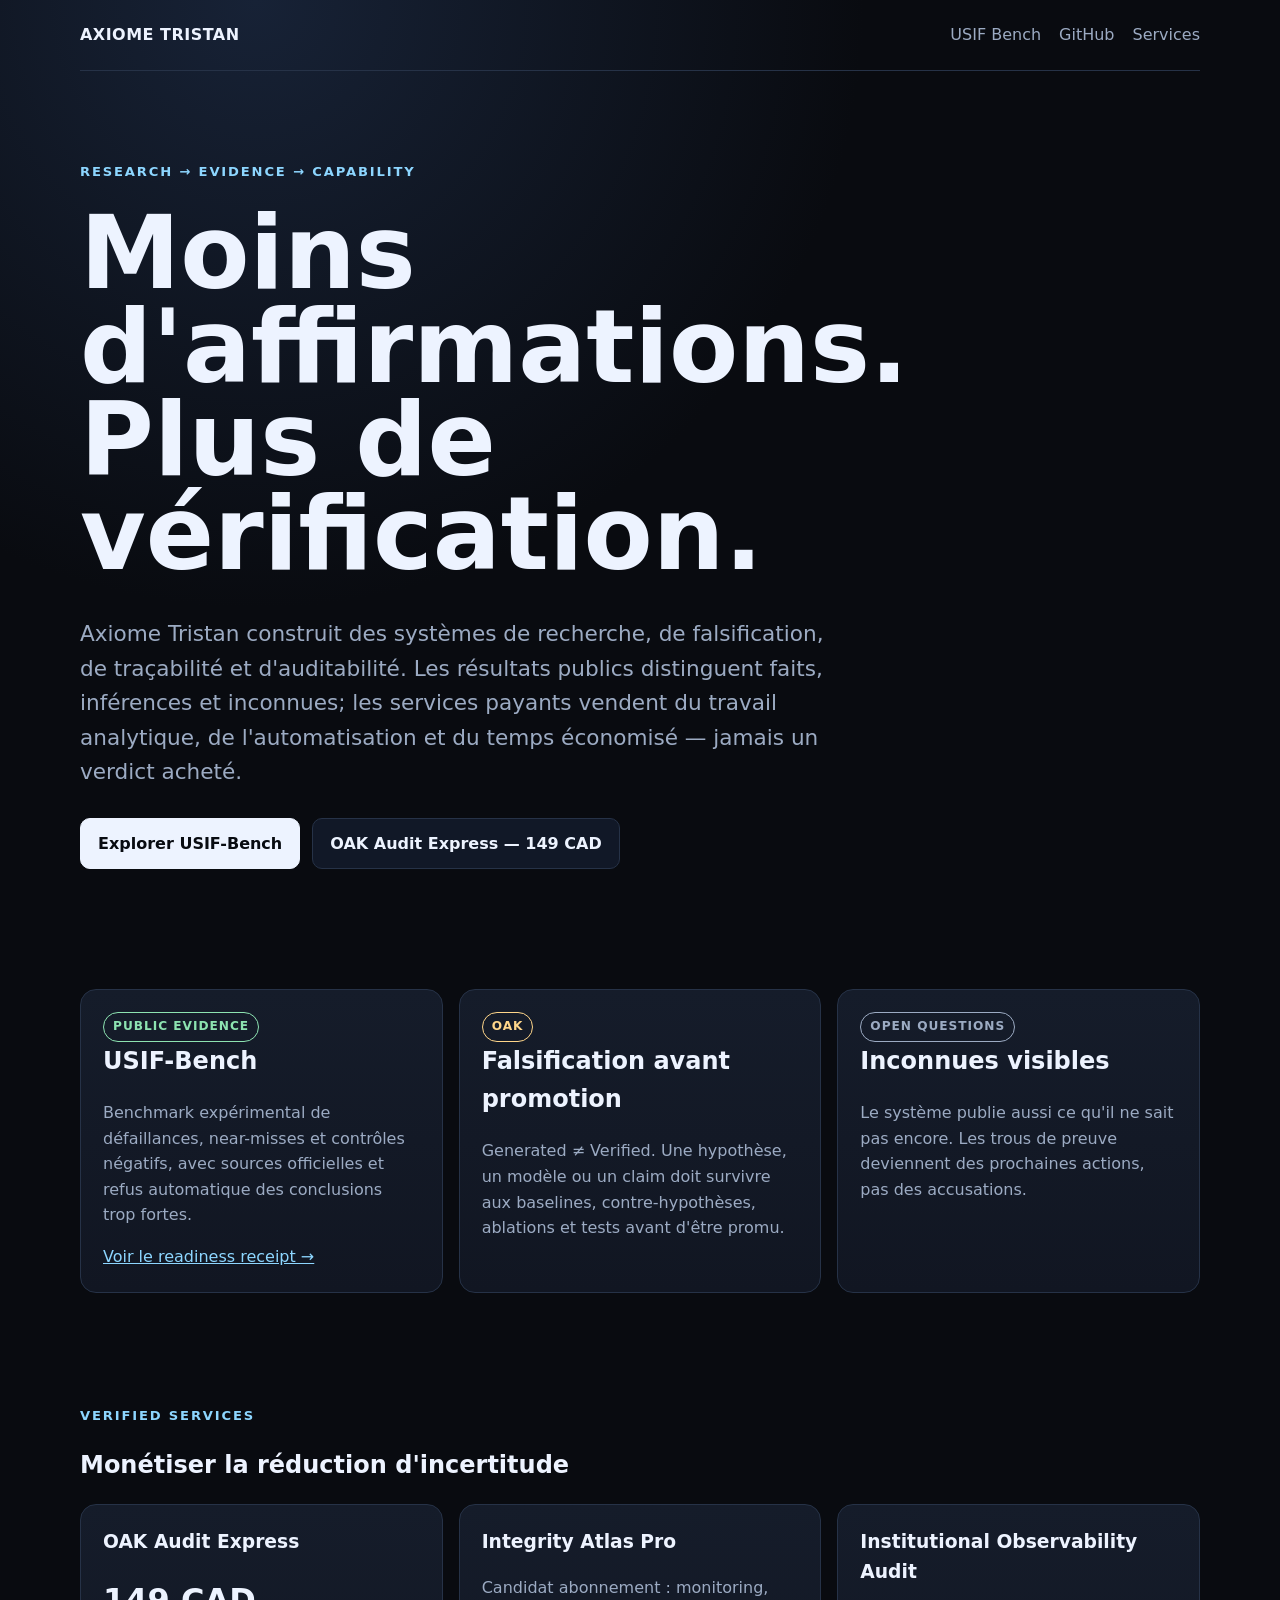
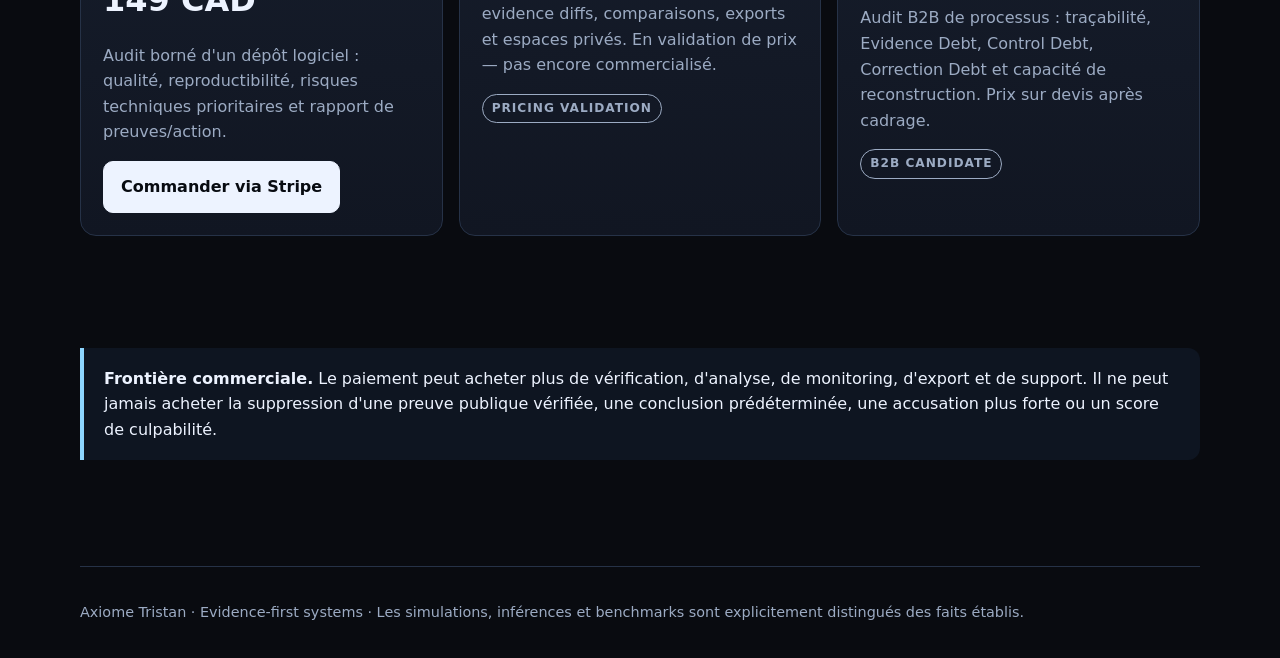
==== index.html @ d34a472f "site: add evidence-first Axiome Tristan homepage" ====
<!doctype html><html lang="fr"><head><meta charset="utf-8"><meta name="viewport" content="width=device-width,initial-scale=1"><title>Axiome Tristan — recherche, preuve, outils</title><meta name="description" content="Axiome Tristan transforme recherche, preuve et falsification en outils reproductibles."><link rel="stylesheet" href="/assets/site.css"></head><body><div class="wrap"><nav class="nav"><a class="brand" href="/">AXIOME TRISTAN</a><div class="navlinks"><a href="/integrity/usif-bench">USIF Bench</a><a href="https://github.com/Tristan-TM-Poly" rel="noreferrer">GitHub</a><a href="#services">Services</a></div></nav><main><header class="hero"><div class="eyebrow">Research → Evidence → Capability</div><h1>Moins d'affirmations. Plus de vérification.</h1><p class="lead">Axiome Tristan construit des systèmes de recherche, de falsification, de traçabilité et d'auditabilité. Les résultats publics distinguent faits, inférences et inconnues; les services payants vendent du travail analytique, de l'automatisation et du temps économisé — jamais un verdict acheté.</p><div class="actions"><a class="btn primary" href="/integrity/usif-bench">Explorer USIF-Bench</a><a class="btn secondary" href="https://buy.stripe.com/8x2aEX6GEcVkdwz2qY83C00">OAK Audit Express — 149 CAD</a></div></header><section><div class="grid"><article class="card"><div class="status fact">Public evidence</div><h2>USIF-Bench</h2><p class="muted">Benchmark expérimental de défaillances, near-misses et contrôles négatifs, avec sources officielles et refus automatique des conclusions trop fortes.</p><a href="/integrity/usif-bench">Voir le readiness receipt →</a></article><article class="card"><div class="status inference">OAK</div><h2>Falsification avant promotion</h2><p class="muted">Generated ≠ Verified. Une hypothèse, un modèle ou un claim doit survivre aux baselines, contre-hypothèses, ablations et tests avant d'être promu.</p></article><article class="card"><div class="status unknown">Open questions</div><h2>Inconnues visibles</h2><p class="muted">Le système publie aussi ce qu'il ne sait pas encore. Les trous de preuve deviennent des prochaines actions, pas des accusations.</p></article></div></section><section id="services"><div class="eyebrow">Verified services</div><h2>Monétiser la réduction d'incertitude</h2><div class="grid"><article class="card"><h3>OAK Audit Express</h3><div class="metric">149 CAD</div><p class="muted">Audit borné d'un dépôt logiciel : qualité, reproductibilité, risques techniques prioritaires et rapport de preuves/action.</p><a class="btn primary" href="https://buy.stripe.com/8x2aEX6GEcVkdwz2qY83C00">Commander via Stripe</a></article><article class="card"><h3>Integrity Atlas Pro</h3><p class="muted">Candidat abonnement : monitoring, evidence diffs, comparaisons, exports et espaces privés. En validation de prix — pas encore commercialisé.</p><span class="status unknown">Pricing validation</span></article><article class="card"><h3>Institutional Observability Audit</h3><p class="muted">Audit B2B de processus : traçabilité, Evidence Debt, Control Debt, Correction Debt et capacité de reconstruction. Prix sur devis après cadrage.</p><span class="status unknown">B2B candidate</span></article></div></section><section><div class="callout"><strong>Frontière commerciale.</strong> Le paiement peut acheter plus de vérification, d'analyse, de monitoring, d'export et de support. Il ne peut jamais acheter la suppression d'une preuve publique vérifiée, une conclusion prédéterminée, une accusation plus forte ou un score de culpabilité.</div></section></main><footer class="footer">Axiome Tristan · Evidence-first systems · Les simulations, inférences et benchmarks sont explicitement distingués des faits établis.</footer></div></body></html>
---- assets/site.css ----
:root{color-scheme:dark;--bg:#090b10;--panel:#111622;--panel2:#151c2a;--text:#edf3ff;--muted:#9cabc3;--line:#263247;--accent:#8dd6ff;--good:#8de3b1;--warn:#ffd68a;--bad:#ffaaa5;--max:1120px}*{box-sizing:border-box}html{scroll-behavior:smooth}body{margin:0;background:radial-gradient(circle at 20% 0%,#172236 0,#090b10 38rem);color:var(--text);font-family:Inter,ui-sans-serif,system-ui,-apple-system,BlinkMacSystemFont,"Segoe UI",sans-serif;line-height:1.6}a{color:var(--accent)}.wrap{width:min(var(--max),calc(100% - 32px));margin:auto}.nav{display:flex;justify-content:space-between;gap:20px;align-items:center;padding:22px 0;border-bottom:1px solid var(--line)}.brand{font-weight:800;letter-spacing:.03em;color:var(--text);text-decoration:none}.navlinks{display:flex;gap:18px;flex-wrap:wrap}.navlinks a{color:var(--muted);text-decoration:none}.hero{padding:90px 0 64px}.eyebrow{font-size:.82rem;text-transform:uppercase;letter-spacing:.14em;color:var(--accent);font-weight:800}.hero h1{font-size:clamp(2.8rem,8vw,6.3rem);line-height:.93;margin:.25em 0 .35em;max-width:950px}.lead{font-size:clamp(1.05rem,2vw,1.35rem);max-width:760px;color:var(--muted)}.actions{display:flex;gap:12px;flex-wrap:wrap;margin-top:28px}.btn{display:inline-flex;align-items:center;justify-content:center;padding:12px 17px;border-radius:10px;border:1px solid var(--line);font-weight:750;text-decoration:none}.btn.primary{background:var(--text);color:#080b11;border-color:var(--text)}.btn.secondary{background:#111827;color:var(--text)}section{padding:56px 0}.grid{display:grid;grid-template-columns:repeat(auto-fit,minmax(250px,1fr));gap:16px}.card{background:linear-gradient(180deg,var(--panel2),var(--panel));border:1px solid var(--line);border-radius:16px;padding:22px}.card h2,.card h3{margin-top:0}.muted{color:var(--muted)}.metric{font-size:2rem;font-weight:850}.status{display:inline-flex;padding:4px 9px;border:1px solid currentColor;border-radius:999px;font-size:.76rem;font-weight:850;letter-spacing:.08em;text-transform:uppercase}.fact{color:var(--good)}.inference{color:var(--warn)}.unknown{color:var(--muted)}.blocked{color:var(--bad)}.table{width:100%;border-collapse:collapse}.table th,.table td{padding:13px 10px;border-bottom:1px solid var(--line);vertical-align:top;text-align:left}.table th{color:var(--muted);font-size:.84rem}.callout{border-left:4px solid var(--accent);background:#0e1521;padding:18px 20px;border-radius:0 12px 12px 0}.proof{font-family:ui-monospace,SFMono-Regular,Menlo,monospace;font-size:.92rem;background:#070a0f;border:1px solid var(--line);padding:16px;border-radius:12px;overflow:auto}.footer{margin-top:50px;padding:34px 0;border-top:1px solid var(--line);color:var(--muted);font-size:.9rem}@media(max-width:650px){.nav{align-items:flex-start;flex-direction:column}.hero{padding-top:62px}.table{font-size:.9rem}.table th:nth-child(3),.table td:nth-child(3){display:none}}
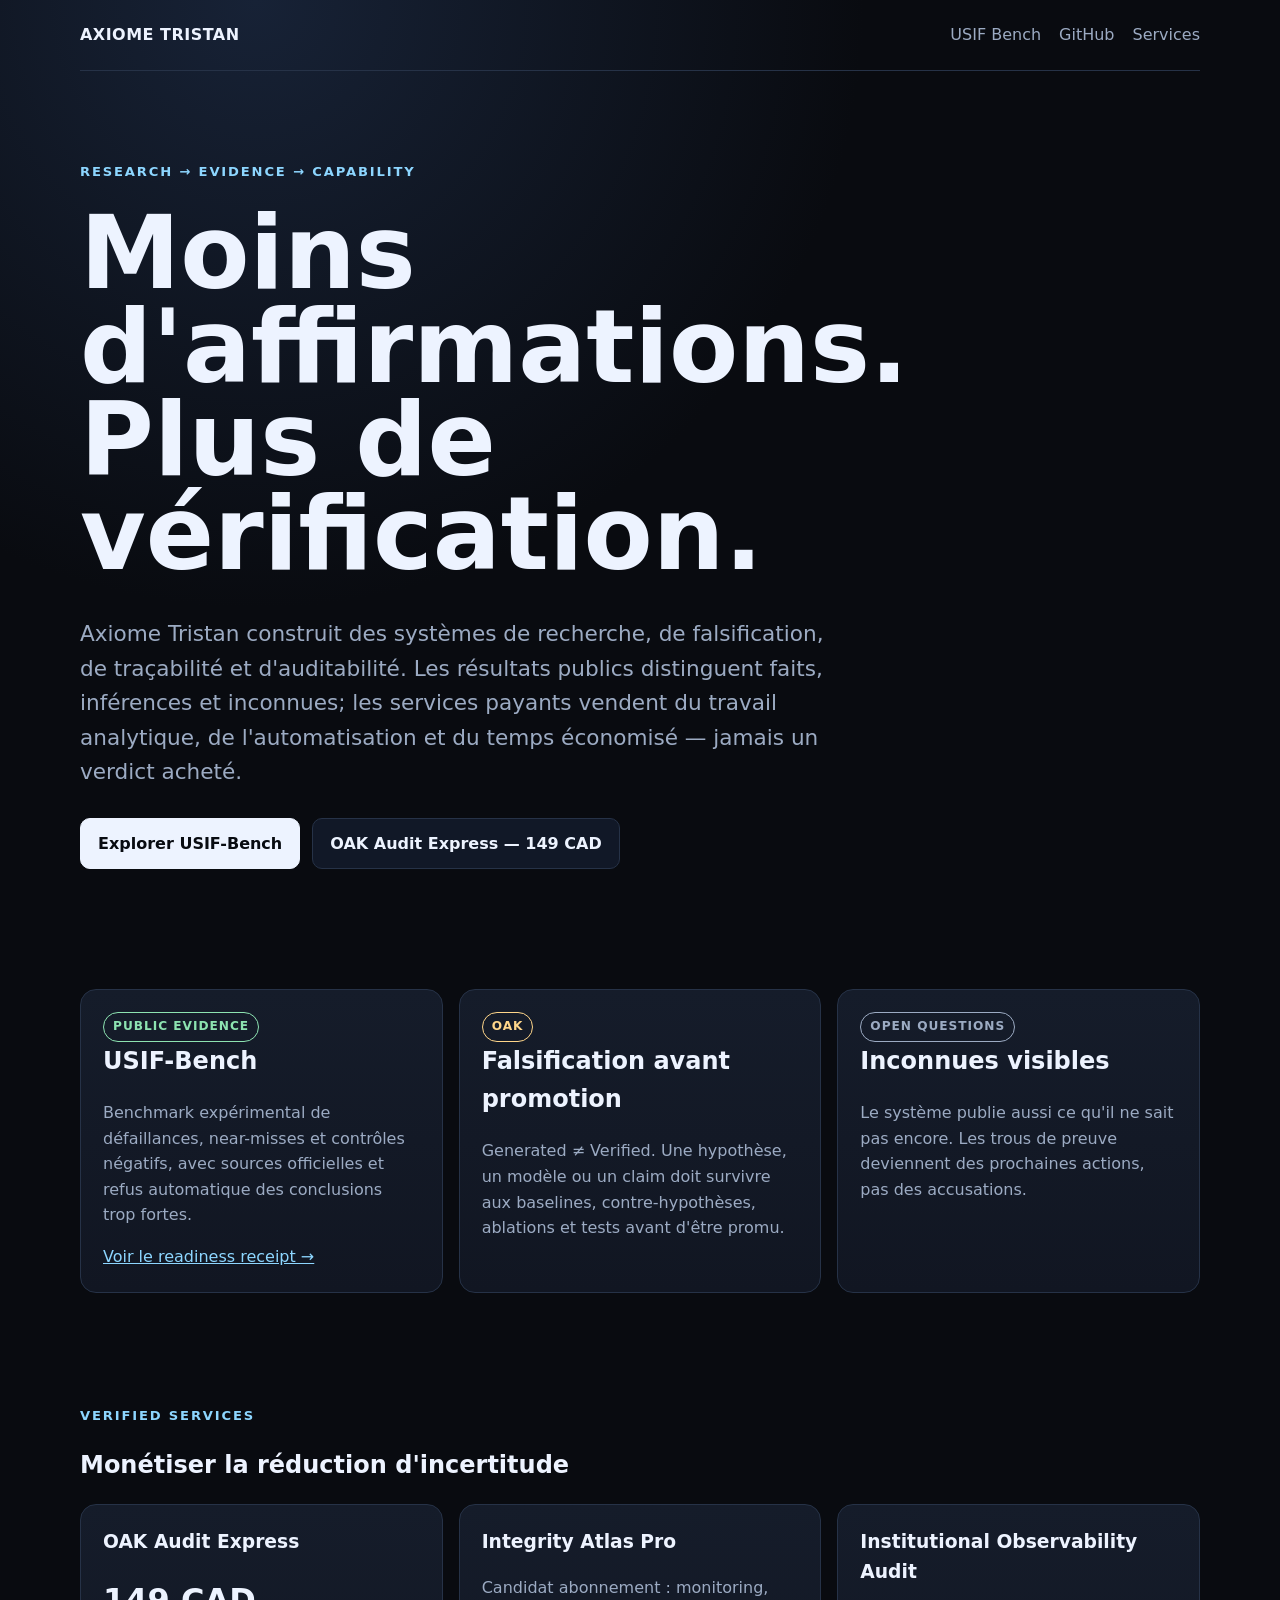
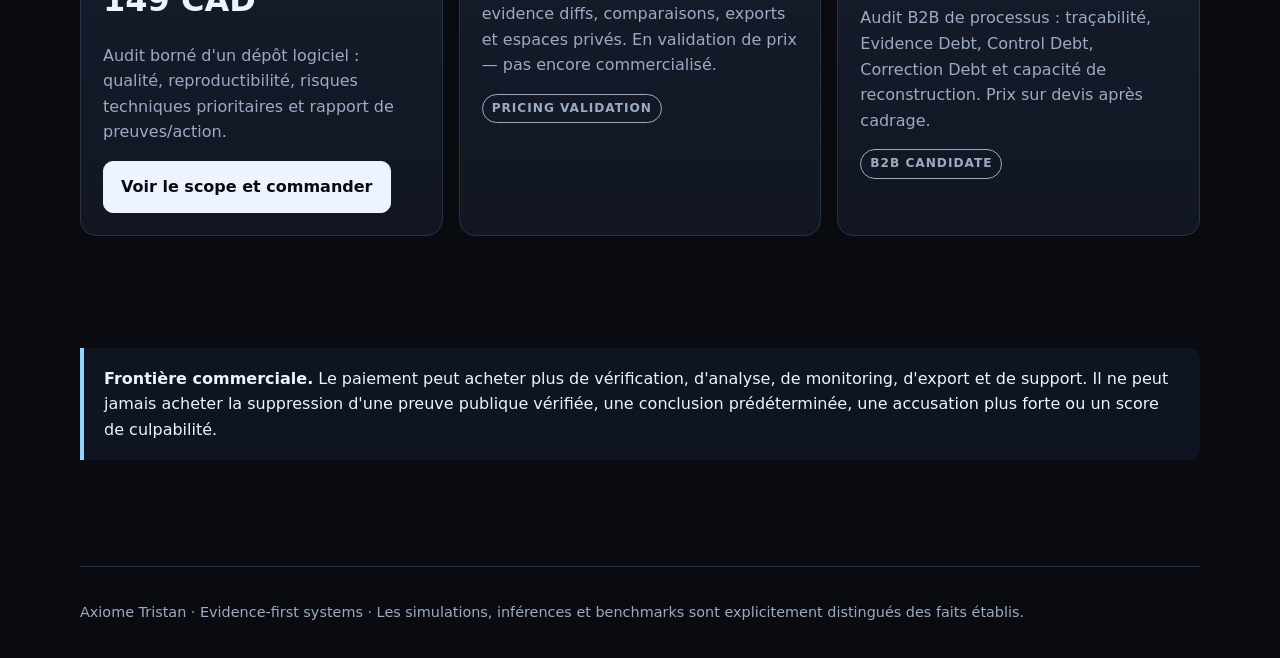
==== commit ab4bebed: "site: route OAK Audit Express traffic through scoped offer page" ====
--- a/index.html
+++ b/index.html
@@ -1 +1 @@
-<!doctype html><html lang="fr"><head><meta charset="utf-8"><meta name="viewport" content="width=device-width,initial-scale=1"><title>Axiome Tristan — recherche, preuve, outils</title><meta name="description" content="Axiome Tristan transforme recherche, preuve et falsification en outils reproductibles."><link rel="stylesheet" href="/assets/site.css"></head><body><div class="wrap"><nav class="nav"><a class="brand" href="/">AXIOME TRISTAN</a><div class="navlinks"><a href="/integrity/usif-bench">USIF Bench</a><a href="https://github.com/Tristan-TM-Poly" rel="noreferrer">GitHub</a><a href="#services">Services</a></div></nav><main><header class="hero"><div class="eyebrow">Research → Evidence → Capability</div><h1>Moins d'affirmations. Plus de vérification.</h1><p class="lead">Axiome Tristan construit des systèmes de recherche, de falsification, de traçabilité et d'auditabilité. Les résultats publics distinguent faits, inférences et inconnues; les services payants vendent du travail analytique, de l'automatisation et du temps économisé — jamais un verdict acheté.</p><div class="actions"><a class="btn primary" href="/integrity/usif-bench">Explorer USIF-Bench</a><a class="btn secondary" href="https://buy.stripe.com/8x2aEX6GEcVkdwz2qY83C00">OAK Audit Express — 149 CAD</a></div></header><section><div class="grid"><article class="card"><div class="status fact">Public evidence</div><h2>USIF-Bench</h2><p class="muted">Benchmark expérimental de défaillances, near-misses et contrôles négatifs, avec sources officielles et refus automatique des conclusions trop fortes.</p><a href="/integrity/usif-bench">Voir le readiness receipt →</a></article><article class="card"><div class="status inference">OAK</div><h2>Falsification avant promotion</h2><p class="muted">Generated ≠ Verified. Une hypothèse, un modèle ou un claim doit survivre aux baselines, contre-hypothèses, ablations et tests avant d'être promu.</p></article><article class="card"><div class="status unknown">Open questions</div><h2>Inconnues visibles</h2><p class="muted">Le système publie aussi ce qu'il ne sait pas encore. Les trous de preuve deviennent des prochaines actions, pas des accusations.</p></article></div></section><section id="services"><div class="eyebrow">Verified services</div><h2>Monétiser la réduction d'incertitude</h2><div class="grid"><article class="card"><h3>OAK Audit Express</h3><div class="metric">149 CAD</div><p class="muted">Audit borné d'un dépôt logiciel : qualité, reproductibilité, risques techniques prioritaires et rapport de preuves/action.</p><a class="btn primary" href="https://buy.stripe.com/8x2aEX6GEcVkdwz2qY83C00">Commander via Stripe</a></article><article class="card"><h3>Integrity Atlas Pro</h3><p class="muted">Candidat abonnement : monitoring, evidence diffs, comparaisons, exports et espaces privés. En validation de prix — pas encore commercialisé.</p><span class="status unknown">Pricing validation</span></article><article class="card"><h3>Institutional Observability Audit</h3><p class="muted">Audit B2B de processus : traçabilité, Evidence Debt, Control Debt, Correction Debt et capacité de reconstruction. Prix sur devis après cadrage.</p><span class="status unknown">B2B candidate</span></article></div></section><section><div class="callout"><strong>Frontière commerciale.</strong> Le paiement peut acheter plus de vérification, d'analyse, de monitoring, d'export et de support. Il ne peut jamais acheter la suppression d'une preuve publique vérifiée, une conclusion prédéterminée, une accusation plus forte ou un score de culpabilité.</div></section></main><footer class="footer">Axiome Tristan · Evidence-first systems · Les simulations, inférences et benchmarks sont explicitement distingués des faits établis.</footer></div></body></html>+<!doctype html><html lang="fr"><head><meta charset="utf-8"><meta name="viewport" content="width=device-width,initial-scale=1"><title>Axiome Tristan — recherche, preuve, outils</title><meta name="description" content="Axiome Tristan transforme recherche, preuve et falsification en outils reproductibles."><link rel="stylesheet" href="/assets/site.css"></head><body><div class="wrap"><nav class="nav"><a class="brand" href="/">AXIOME TRISTAN</a><div class="navlinks"><a href="/integrity/usif-bench">USIF Bench</a><a href="https://github.com/Tristan-TM-Poly" rel="noreferrer">GitHub</a><a href="#services">Services</a></div></nav><main><header class="hero"><div class="eyebrow">Research → Evidence → Capability</div><h1>Moins d'affirmations. Plus de vérification.</h1><p class="lead">Axiome Tristan construit des systèmes de recherche, de falsification, de traçabilité et d'auditabilité. Les résultats publics distinguent faits, inférences et inconnues; les services payants vendent du travail analytique, de l'automatisation et du temps économisé — jamais un verdict acheté.</p><div class="actions"><a class="btn primary" href="/integrity/usif-bench">Explorer USIF-Bench</a><a class="btn secondary" href="/services/oak-audit-express">OAK Audit Express — 149 CAD</a></div></header><section><div class="grid"><article class="card"><div class="status fact">Public evidence</div><h2>USIF-Bench</h2><p class="muted">Benchmark expérimental de défaillances, near-misses et contrôles négatifs, avec sources officielles et refus automatique des conclusions trop fortes.</p><a href="/integrity/usif-bench">Voir le readiness receipt →</a></article><article class="card"><div class="status inference">OAK</div><h2>Falsification avant promotion</h2><p class="muted">Generated ≠ Verified. Une hypothèse, un modèle ou un claim doit survivre aux baselines, contre-hypothèses, ablations et tests avant d'être promu.</p></article><article class="card"><div class="status unknown">Open questions</div><h2>Inconnues visibles</h2><p class="muted">Le système publie aussi ce qu'il ne sait pas encore. Les trous de preuve deviennent des prochaines actions, pas des accusations.</p></article></div></section><section id="services"><div class="eyebrow">Verified services</div><h2>Monétiser la réduction d'incertitude</h2><div class="grid"><article class="card"><h3>OAK Audit Express</h3><div class="metric">149 CAD</div><p class="muted">Audit borné d'un dépôt logiciel : qualité, reproductibilité, risques techniques prioritaires et rapport de preuves/action.</p><a class="btn primary" href="/services/oak-audit-express">Voir le scope et commander</a></article><article class="card"><h3>Integrity Atlas Pro</h3><p class="muted">Candidat abonnement : monitoring, evidence diffs, comparaisons, exports et espaces privés. En validation de prix — pas encore commercialisé.</p><span class="status unknown">Pricing validation</span></article><article class="card"><h3>Institutional Observability Audit</h3><p class="muted">Audit B2B de processus : traçabilité, Evidence Debt, Control Debt, Correction Debt et capacité de reconstruction. Prix sur devis après cadrage.</p><span class="status unknown">B2B candidate</span></article></div></section><section><div class="callout"><strong>Frontière commerciale.</strong> Le paiement peut acheter plus de vérification, d'analyse, de monitoring, d'export et de support. Il ne peut jamais acheter la suppression d'une preuve publique vérifiée, une conclusion prédéterminée, une accusation plus forte ou un score de culpabilité.</div></section></main><footer class="footer">Axiome Tristan · Evidence-first systems · Les simulations, inférences et benchmarks sont explicitement distingués des faits établis.</footer></div></body></html>
